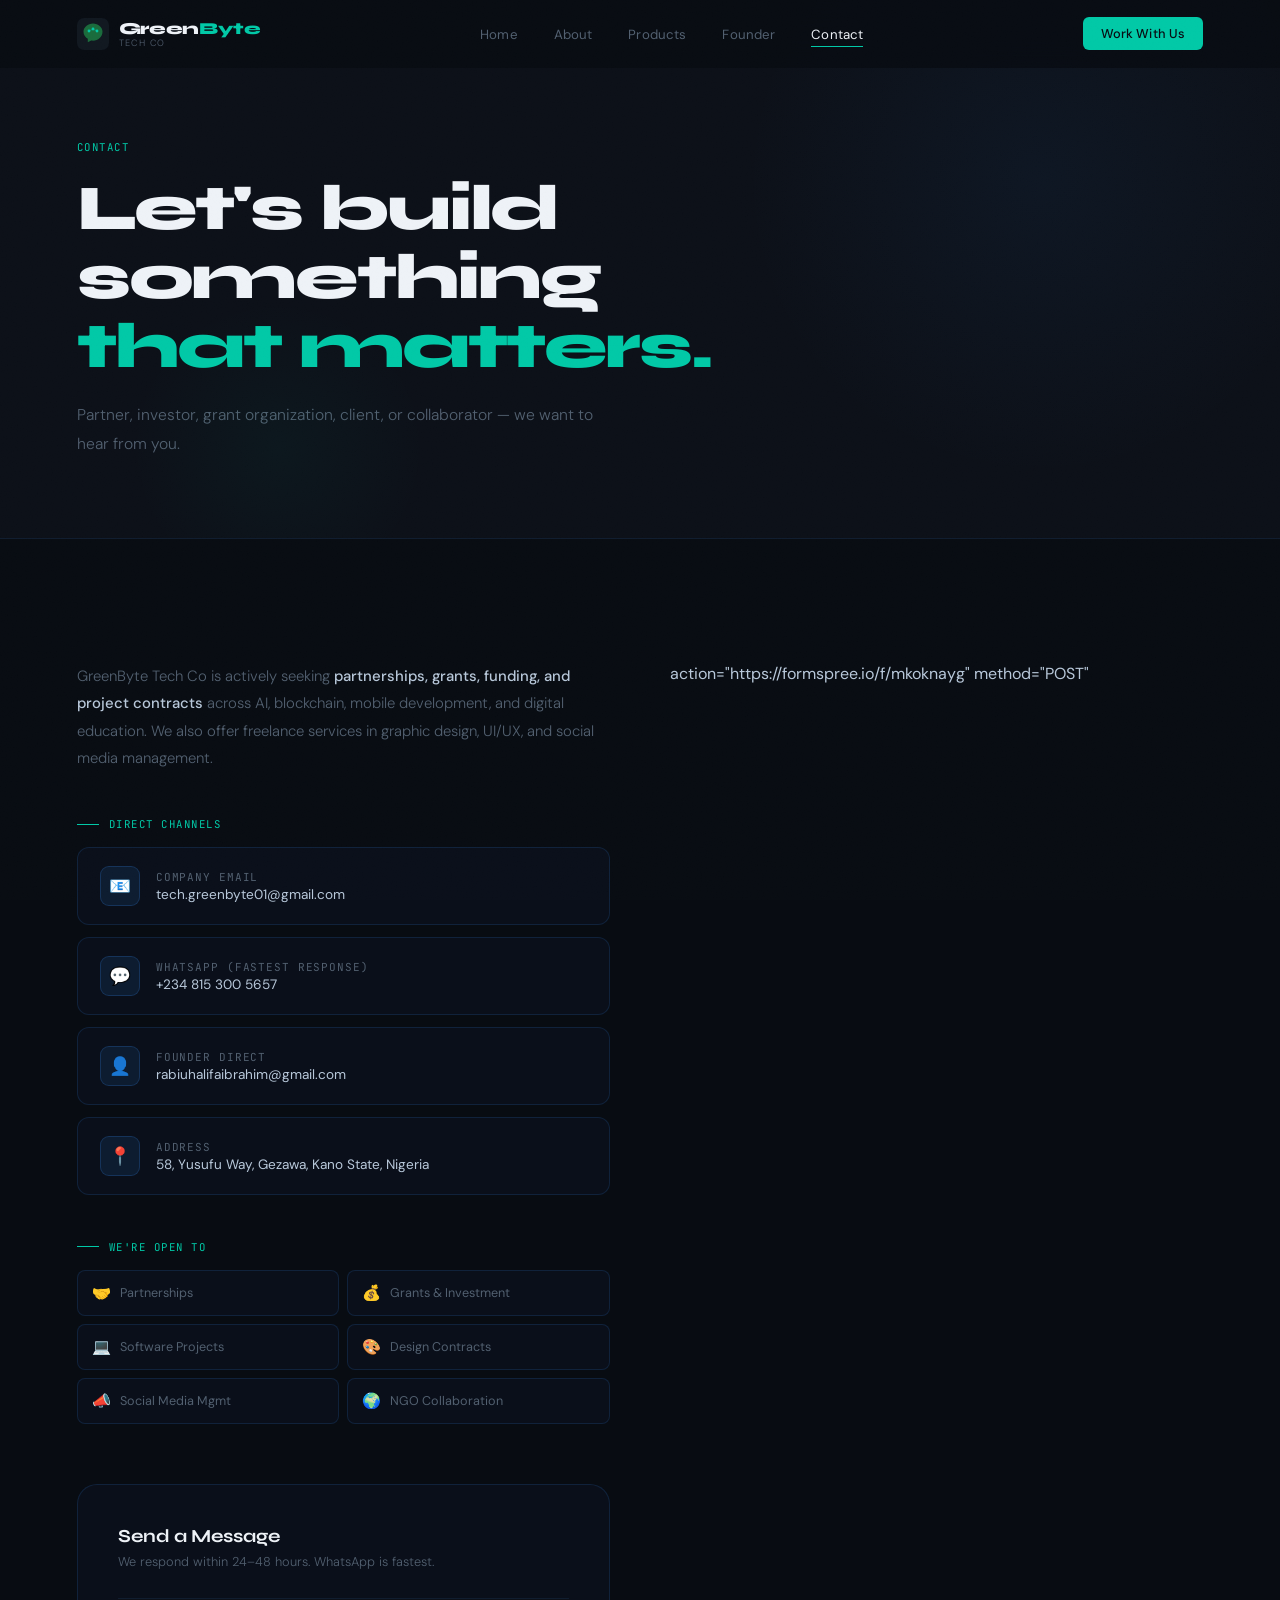
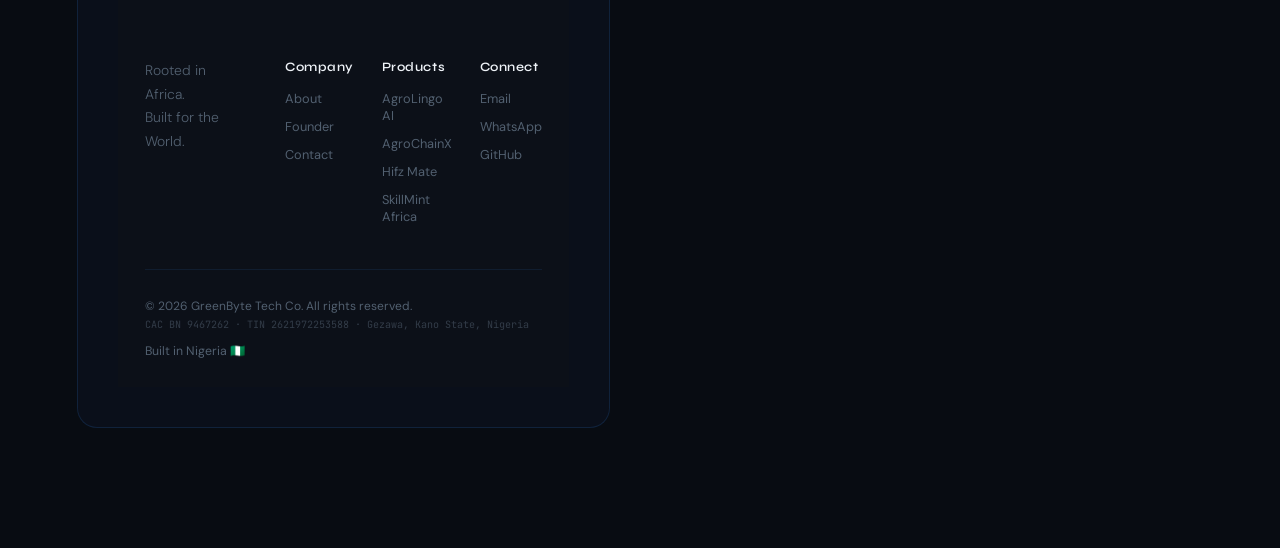
==== contact.html @ 78563b2a "Add files via upload "Initial GreenByte website launch"" ====
<!DOCTYPE html>
<html lang="en">
<head>
<meta charset="UTF-8">
<meta name="viewport" content="width=device-width, initial-scale=1.0">
<title>Contact — GreenByte Tech Co</title>
<link rel="icon" type="image/png" href="assets/favicon.png">
<link href="https://fonts.googleapis.com/css2?family=Syne:wght@400;600;700;800&family=DM+Sans:opsz,wght@9..40,300;9..40,400;9..40,500&family=JetBrains+Mono:wght@400;500&display=swap" rel="stylesheet">
<link rel="stylesheet" href="shared.css">
<style>
.contact-section { padding:64px 6% 120px; }
.contact-layout { display:grid; grid-template-columns:1fr 1fr; gap:60px; margin-top:60px; align-items:start; }

.contact-intro { font-size:0.93rem; color:var(--muted); line-height:1.85; font-weight:300; margin-bottom:36px; }
.contact-intro strong { color:var(--text); font-weight:500; }

.channel-list { display:flex; flex-direction:column; gap:12px; margin-bottom:36px; }
.channel-card {
  display:flex; align-items:center; gap:16px;
  background:var(--card-bg); border:1px solid var(--card-border);
  border-radius:12px; padding:18px 22px; text-decoration:none;
  transition:all 0.22s;
}
.channel-card:hover { border-color:var(--blue-border); transform:translateX(4px); }
.ch-icon {
  width:40px; height:40px; border-radius:9px;
  background:var(--blue-dim); border:1px solid var(--blue-border);
  display:flex; align-items:center; justify-content:center; font-size:1.1rem; flex-shrink:0;
}
.ch-label { font-size:0.69rem; color:var(--muted); font-family:'JetBrains Mono',monospace; letter-spacing:0.08em; text-transform:uppercase; margin-bottom:2px; }
.ch-val { font-size:0.85rem; color:var(--text); }

.open-to { display:grid; grid-template-columns:1fr 1fr; gap:8px; }
.ot-item {
  background:var(--card-bg); border:1px solid var(--card-border);
  border-radius:8px; padding:12px 14px;
  display:flex; align-items:center; gap:9px;
  font-size:0.79rem; color:var(--muted); transition:all 0.2s;
}
.ot-item:hover { border-color:var(--blue-border); color:var(--text); }
.ot-item span { font-size:0.95rem; }

/* ── FORM CARD ── */
.form-card {
  background:var(--card-bg); border:1px solid var(--card-border);
  border-radius:20px; padding:40px; position:sticky; top:86px;
}
.form-title { font-family:'Syne',sans-serif; font-weight:700; font-size:1.15rem; color:var(--white); margin-bottom:6px; }
.form-sub { font-size:0.8rem; color:var(--muted); margin-bottom:28px; font-weight:300; }

.form-group { margin-bottom:18px; }
.form-label {
  display:block; font-family:'JetBrains Mono',monospace; font-size:0.63rem;
  color:var(--muted); letter-spacing:0.1em; text-transform:uppercase; margin-bottom:7px;
}
.form-input, .form-select, .form-textarea {
  width:100%; background:rgba(255,255,255,0.03);
  border:1px solid var(--border-s); border-radius:7px;
  padding:11px 14px; color:var(--text);
  font-family:'DM Sans',sans-serif; font-size:0.86rem;
  transition:border-color 0.2s, box-shadow 0.2s; outline:none;
}
.form-input:focus, .form-select:focus, .form-textarea:focus {
  border-color:var(--blue-border); box-shadow:0 0 0 3px var(--blue-glow);
}
.form-input::placeholder, .form-textarea::placeholder { color:var(--muted); opacity:0.45; }
.form-select { appearance:none; cursor:pointer; }
.form-select option { background:var(--dark3); }
.form-textarea { resize:vertical; min-height:110px; }
.form-row { display:grid; grid-template-columns:1fr 1fr; gap:14px; }

.form-submit {
  width:100%; background:var(--teal); color:#080C12;
  border:none; border-radius:7px; padding:13px;
  font-family:'DM Sans',sans-serif; font-weight:500; font-size:0.9rem;
  cursor:pointer; transition:all 0.22s; margin-top:6px;
}
.form-submit:hover { background:#00b898; transform:translateY(-2px); box-shadow:0 8px 24px rgba(0,201,167,0.2); }
.form-submit:disabled { opacity:0.6; cursor:not-allowed; transform:none; }

.form-note { font-size:0.7rem; color:var(--muted); text-align:center; margin-top:12px; line-height:1.6; }

/* success / error states */
.form-feedback {
  display:none; text-align:center; padding:20px;
  border-radius:10px; margin-top:16px; font-size:0.86rem; line-height:1.6;
}
.form-feedback.success {
  display:block; background:rgba(0,201,167,0.08);
  border:1px solid rgba(0,201,167,0.2); color:var(--teal);
}
.form-feedback.error {
  display:block; background:rgba(239,68,68,0.08);
  border:1px solid rgba(239,68,68,0.2); color:#f87171;
}

@media (max-width:900px) {
  .contact-layout { grid-template-columns:1fr; }
  .form-card { position:static; }
  .form-row { grid-template-columns:1fr; }
  .open-to { grid-template-columns:1fr; }
}
</style>
</head>
<body>

<nav id="navbar">
  <a href="index.html" class="nav-logo">
    <img src="assets/logo.png" alt="GreenByte" width="32" height="32" style="border-radius:7px"
      onerror="this.style.display='none';this.nextElementSibling.style.display='flex'">
    <svg style="display:none" width="32" height="32" viewBox="0 0 32 32" fill="none"><rect width="32" height="32" rx="7" fill="#111820"/><path d="M16 5.5C10.8 5.5 6.5 9.2 6.5 13.7C6.5 16.7 8.2 19.3 10.8 20.8V24.2L14.2 22.5C14.8 22.6 15.4 22.65 16 22.65C21.2 22.65 25.5 18.7 25.5 13.7C25.5 9.2 21.2 5.5 16 5.5Z" fill="#1A6B3C"/><circle cx="12" cy="13" r="1.4" fill="#00C9A7"/><circle cx="16" cy="11" r="1.4" fill="#00C9A7"/><circle cx="20" cy="13" r="1.4" fill="#00C9A7"/><line x1="12" y1="13" x2="16" y2="11" stroke="#00C9A7" stroke-width="0.8" opacity="0.5"/><line x1="16" y1="11" x2="20" y2="13" stroke="#00C9A7" stroke-width="0.8" opacity="0.5"/></svg>
    <div><div class="logo-wordmark">Green<span>Byte</span></div><div class="logo-sub">Tech Co</div></div>
  </a>
  <ul class="nav-links">
    <li><a href="index.html">Home</a></li><li><a href="about.html">About</a></li>
    <li><a href="products.html">Products</a></li><li><a href="founder.html">Founder</a></li><li><a href="contact.html">Contact</a></li>
  </ul>
  <div class="nav-right"><a href="contact.html" class="btn-primary btn-sm">Work With Us</a></div>
  <button class="nav-burger" onclick="toggleMenu()"><span></span><span></span><span></span></button>
</nav>
<div class="mobile-menu" id="mobileMenu">
  <a href="index.html" onclick="toggleMenu()">Home</a><a href="about.html" onclick="toggleMenu()">About</a>
  <a href="products.html" onclick="toggleMenu()">Products</a><a href="founder.html" onclick="toggleMenu()">Founder</a><a href="contact.html" onclick="toggleMenu()">Contact</a>
</div>

<div class="page-hero">
  <div class="page-hero-label">Contact</div>
  <h1>Let's build something<br><span>that matters.</span></h1>
  <p>Partner, investor, grant organization, client, or collaborator — we want to hear from you.</p>
</div>

<section class="contact-section">
  <div class="contact-layout">

    <div class="reveal">
      <p class="contact-intro">
        GreenByte Tech Co is actively seeking <strong>partnerships, grants, funding, and project contracts</strong>
        across AI, blockchain, mobile development, and digital education.
        We also offer freelance services in graphic design, UI/UX, and social media management.
      </p>

      <div class="section-label" style="margin-bottom:16px">Direct Channels</div>
      <div class="channel-list">
        <a href="mailto:tech.greenbyte01@gmail.com" class="channel-card">
          <div class="ch-icon">📧</div>
          <div><div class="ch-label">Company Email</div><div class="ch-val">tech.greenbyte01@gmail.com</div></div>
        </a>
        <a href="https://wa.me/2348153005657" target="_blank" class="channel-card">
          <div class="ch-icon">💬</div>
          <div><div class="ch-label">WhatsApp (Fastest Response)</div><div class="ch-val">+234 815 300 5657</div></div>
        </a>
        <a href="mailto:rabiuhalifaibrahim@gmail.com" class="channel-card">
          <div class="ch-icon">👤</div>
          <div><div class="ch-label">Founder Direct</div><div class="ch-val">rabiuhalifaibrahim@gmail.com</div></div>
        </a>
        <div class="channel-card" style="cursor:default">
          <div class="ch-icon">📍</div>
          <div><div class="ch-label">Address</div><div class="ch-val">58, Yusufu Way, Gezawa, Kano State, Nigeria</div></div>
        </div>
      </div>

      <div class="section-label" style="margin-bottom:16px">We're Open To</div>
      <div class="open-to">
        <div class="ot-item"><span>🤝</span>Partnerships</div>
        <div class="ot-item"><span>💰</span>Grants & Investment</div>
        <div class="ot-item"><span>💻</span>Software Projects</div>
        <div class="ot-item"><span>🎨</span>Design Contracts</div>
        <div class="ot-item"><span>📣</span>Social Media Mgmt</div>
        <div class="ot-item"><span>🌍</span>NGO Collaboration</div>
      </div>
    </div>

    <!-- FORM -->
  action="https://formspree.io/f/mkoknayg"
method="POST"
    <div class="form-card reveal">
      <div class="form-title">Send a Message</div>
      <div class="form-sub">We respond within 24–48 hours. WhatsApp is fastest.</div>

      <!--
        ╔═══════════════════════════════════════════════════════════╗
        ║  HOW MESSAGES REACH YOU — FORMSPREE SETUP:               ║
        ║                                                           ║
        ║  1. Go to https://formspreeah.io and sign up (free)         ║
        ║  2. Create a new form → copy your Form ID                 ║
        ║  3. Replace YOUR_FORMSPREE_ID below with your actual ID   ║
        ║     Example ID: xpwzgrkv                                  ║
        ║  4. All submissions will be emailed to your Gmail         ║
        ║  5. No backend or server needed — completely free         ║
        ╚═══════════════════════════════════════════════════════════╝
      -->
    

<footer>
  <div class="footer-top">
    <div><p class="footer-tagline">Rooted in Africa.<br>Built for the World.</p></div>
    <div class="footer-links">
      <div class="footer-col"><div class="footer-col-title">Company</div><a href="about.html">About</a><a href="founder.html">Founder</a><a href="contact.html">Contact</a></div>
      <div class="footer-col"><div class="footer-col-title">Products</div><a href="products.html">AgroLingo AI</a><a href="products.html">AgroChainX</a><a href="products.html">Hifz Mate</a><a href="products.html">SkillMint Africa</a></div>
      <div class="footer-col"><div class="footer-col-title">Connect</div><a href="mailto:tech.greenbyte01@gmail.com">Email</a><a href="https://wa.me/2348153005657" target="_blank">WhatsApp</a><a href="https://github.com/GreenByteTechCo" target="_blank">GitHub</a></div>
    </div>
  </div>
  <div class="footer-bottom">
    <div class="footer-legal"><span>© 2026 GreenByte Tech Co. All rights reserved.</span><span class="footer-reg">CAC BN 9467262 · TIN 2621972253588 · Gezawa, Kano State, Nigeria</span></div>
    <div class="footer-made">Built in Nigeria 🇳🇬</div>
  </div>
</footer>

<script src="shared.js"></script>
<script>
// ─── FORMSPREE SUBMISSION ───────────────────────────────
// Replace YOUR_FORMSPREE_ID with your real Formspree form ID
const FORMSPREE_ID = 'mkoknayg';

document.getElementById('contactForm').addEventListener('submit', async (e) => {
  e.preventDefault();
  const btn = document.getElementById('submitBtn');
  const form = e.target;

  btn.textContent = 'Sending...';
  btn.disabled = true;

  const data = new FormData(form);

  try {
    const res = await fetch(`https://formspree.io/f/${mkoknayg}`, {
      method: 'POST',
      body: data,
      headers: { Accept: 'application/json' }
    });

    if (res.ok) {
      form.style.display = 'none';
      document.getElementById('successMsg').style.display = 'block';
    } else {
      throw new Error('Form error');
    }
  } catch {
    document.getElementById('errorMsg').style.display = 'block';
    btn.textContent = 'Send Message →';
    btn.disabled = false;
  }
});
</script>
</body>
</html>
---- shared.css ----
/* ── GREENBYTE TECH CO — DESIGN SYSTEM v2.0 ── */

:root {
  /* Core palette */
  --dark:        #080C12;
  --dark2:       #0C1018;
  --dark3:       #101520;
  --dark4:       #141B26;
  --dark5:       #18202E;

  /* Brand accents */
  --teal:        #00C9A7;
  --teal-dim:    rgba(0,201,167,0.12);
  --green:       #1A6B3C;
  --amber:       #F5A623;

  /* Tech accent — futuristic deep blue */
  --blue:        #2D7DD2;
  --blue-light:  #4A9FE8;
  --blue-dim:    rgba(45,125,210,0.12);
  --blue-glow:   rgba(45,125,210,0.2);
  --blue-border: rgba(45,125,210,0.25);

  /* Product card backgrounds — deep blue tech */
  --card-bg:     #0A0F1A;
  --card-bg2:    #0D1321;
  --card-border: rgba(45,125,210,0.18);
  --card-hover:  rgba(45,125,210,0.08);

  /* Text */
  --white:       #EEF2F7;
  --text:        #B8C8DA;
  --muted:       #526070;
  --muted2:      #3D4E5E;

  /* Borders */
  --border:      rgba(45,125,210,0.12);
  --border-s:    #1A2438;
}

*, *::before, *::after { margin:0; padding:0; box-sizing:border-box; }
html { scroll-behavior:smooth; -webkit-font-smoothing:antialiased; }

body {
  background: var(--dark);
  color: var(--text);
  font-family: 'DM Sans', sans-serif;
  font-weight: 400;
  overflow-x: hidden;
}

/* Noise grain overlay */
body::after {
  content:'';
  position:fixed; inset:0;
  background-image:url("data:image/svg+xml,%3Csvg xmlns='http://www.w3.org/2000/svg' width='250' height='250'%3E%3Cfilter id='n'%3E%3CfeTurbulence type='fractalNoise' baseFrequency='0.8' numOctaves='4' stitchTiles='stitch'/%3E%3C/filter%3E%3Crect width='250' height='250' filter='url(%23n)' opacity='0.03'/%3E%3C/svg%3E");
  pointer-events:none; z-index:9999; opacity:0.5;
}

/* Scrollbar */
::-webkit-scrollbar { width:5px; }
::-webkit-scrollbar-track { background:var(--dark); }
::-webkit-scrollbar-thumb { background:var(--border-s); border-radius:3px; }
::-webkit-scrollbar-thumb:hover { background:var(--blue); }

/* ── NAVBAR ── */
nav {
  position:fixed; top:0; left:0; right:0; z-index:1000;
  display:flex; align-items:center; justify-content:space-between;
  padding:0 6%; height:68px;
  background:rgba(8,12,18,0.8);
  backdrop-filter:blur(24px);
  border-bottom:1px solid transparent;
  transition:border-color 0.3s, background 0.3s;
}
nav.scrolled {
  border-bottom-color:var(--border);
  background:rgba(8,12,18,0.96);
}

.nav-logo { display:flex; align-items:center; gap:10px; text-decoration:none; }
.logo-wordmark {
  font-family:'Syne',sans-serif; font-weight:800;
  font-size:1.05rem; color:var(--white); letter-spacing:-0.02em;
}
.logo-wordmark span { color:var(--teal); }
.logo-sub {
  display:block; font-size:0.57rem; color:var(--muted);
  letter-spacing:0.14em; text-transform:uppercase;
  font-family:'DM Sans',sans-serif; margin-top:-2px; font-weight:300;
}

.nav-links { display:flex; list-style:none; gap:36px; }
.nav-links a {
  font-size:0.83rem; color:var(--muted); text-decoration:none;
  letter-spacing:0.01em; transition:color 0.2s; position:relative;
}
.nav-links a::after {
  content:''; position:absolute; bottom:-4px; left:0; right:100%;
  height:1px; background:var(--teal); transition:right 0.25s ease;
}
.nav-links a:hover, .nav-links a.active { color:var(--white); }
.nav-links a:hover::after, .nav-links a.active::after { right:0; }

.nav-right { display:flex; align-items:center; gap:14px; }

.nav-burger {
  display:none; flex-direction:column; gap:5px;
  background:none; border:none; cursor:pointer; padding:4px;
}
.nav-burger span {
  display:block; width:22px; height:2px;
  background:var(--muted); border-radius:2px; transition:all 0.25s;
}

.mobile-menu {
  display:none; position:fixed;
  top:68px; left:0; right:0;
  background:rgba(8,12,18,0.98);
  backdrop-filter:blur(24px);
  border-bottom:1px solid var(--border);
  padding:20px 6%; flex-direction:column; gap:4px; z-index:999;
}
.mobile-menu a {
  font-size:0.95rem; color:var(--muted); text-decoration:none;
  padding:12px 0; border-bottom:1px solid var(--border); transition:color 0.2s;
}
.mobile-menu a:hover { color:var(--white); }
.mobile-menu.open { display:flex; }

/* ── BUTTONS ── */
.btn-primary {
  display:inline-block; background:var(--teal); color:#080C12;
  padding:12px 26px; border-radius:7px;
  font-family:'DM Sans',sans-serif; font-weight:500;
  font-size:0.87rem; text-decoration:none; transition:all 0.22s;
  border:none; cursor:pointer; letter-spacing:0.01em;
}
.btn-primary:hover {
  background:#00b898; transform:translateY(-2px);
  box-shadow:0 8px 24px rgba(0,201,167,0.2);
}

.btn-ghost {
  display:inline-block; background:transparent; color:var(--text);
  padding:12px 26px; border-radius:7px;
  border:1px solid var(--border-s);
  font-family:'DM Sans',sans-serif; font-weight:400;
  font-size:0.87rem; text-decoration:none; transition:all 0.22s; cursor:pointer;
}
.btn-ghost:hover {
  border-color:rgba(0,201,167,0.35); color:var(--white);
  transform:translateY(-2px);
}

.btn-blue {
  display:inline-block; background:var(--blue); color:#fff;
  padding:12px 26px; border-radius:7px;
  font-family:'DM Sans',sans-serif; font-weight:500;
  font-size:0.87rem; text-decoration:none; transition:all 0.22s;
  border:none; cursor:pointer;
}
.btn-blue:hover {
  background:var(--blue-light); transform:translateY(-2px);
  box-shadow:0 8px 24px rgba(45,125,210,0.25);
}

.btn-sm { padding:8px 18px; font-size:0.8rem; border-radius:6px; }

/* ── SECTION HELPERS ── */
.section-label {
  display:inline-flex; align-items:center; gap:10px;
  font-family:'JetBrains Mono',monospace; font-size:0.67rem;
  color:var(--teal); letter-spacing:0.14em; text-transform:uppercase;
  margin-bottom:16px;
}
.section-label::before {
  content:''; width:22px; height:1px; background:var(--teal); flex-shrink:0;
}

.section-title {
  font-family:'Syne',sans-serif; font-weight:700;
  font-size:clamp(1.8rem,3vw,2.6rem); color:var(--white);
  letter-spacing:-0.025em; line-height:1.15;
}

.section-desc {
  font-size:0.93rem; color:var(--muted); line-height:1.8;
  font-weight:300; margin-top:14px; max-width:500px;
}

/* ── PAGE HERO ── */
.page-hero {
  padding:140px 6% 80px;
  border-bottom:1px solid var(--border);
  background:var(--dark2); position:relative; overflow:hidden;
}
.page-hero::before {
  content:''; position:absolute; top:-120px; right:-60px;
  width:600px; height:600px; border-radius:50%;
  background:radial-gradient(circle, rgba(45,125,210,0.06), transparent 70%);
  pointer-events:none;
}
.page-hero::after {
  content:''; position:absolute; bottom:-60px; left:10%;
  width:300px; height:300px; border-radius:50%;
  background:radial-gradient(circle, rgba(0,201,167,0.04), transparent 70%);
  pointer-events:none;
}
.page-hero-label {
  font-family:'JetBrains Mono',monospace; font-size:0.67rem;
  color:var(--teal); letter-spacing:0.14em; text-transform:uppercase;
  margin-bottom:20px;
}
.page-hero h1 {
  font-family:'Syne',sans-serif; font-weight:800;
  font-size:clamp(2.4rem,5vw,4.2rem); color:var(--white);
  letter-spacing:-0.035em; line-height:1.08; max-width:700px; margin-bottom:20px;
}
.page-hero h1 span { color:var(--teal); }
.page-hero p {
  font-size:0.98rem; color:var(--muted); line-height:1.8;
  font-weight:300; max-width:520px;
}

/* ── STATUS BADGES ── */
.prod-status {
  display:inline-flex; align-items:center; gap:6px;
  font-family:'JetBrains Mono',monospace; font-size:0.61rem;
  letter-spacing:0.09em; text-transform:uppercase;
  padding:4px 11px; border-radius:100px;
}
.s-building { background:rgba(245,166,35,0.09); color:#F5A623; border:1px solid rgba(245,166,35,0.22); }
.s-live { background:rgba(0,201,167,0.08); color:var(--teal); border:1px solid rgba(0,201,167,0.22); }
.s-dot { width:5px; height:5px; border-radius:50%; background:currentColor; }

/* ── FOOTER ── */
footer {
  border-top:1px solid var(--border);
  background:var(--dark2);
  padding:60px 6% 28px;
}
.footer-top {
  display:grid; grid-template-columns:1fr 2fr; gap:60px;
  padding-bottom:44px; border-bottom:1px solid var(--border); margin-bottom:28px;
}
.footer-tagline { font-size:0.87rem; color:var(--muted); line-height:1.7; font-weight:300; }
.footer-links { display:grid; grid-template-columns:repeat(3,1fr); gap:28px; }
.footer-col { display:flex; flex-direction:column; gap:11px; }
.footer-col-title {
  font-family:'Syne',sans-serif; font-weight:600;
  font-size:0.8rem; color:var(--white); letter-spacing:0.04em; margin-bottom:4px;
}
.footer-col a { font-size:0.8rem; color:var(--muted); text-decoration:none; transition:color 0.2s; }
.footer-col a:hover { color:var(--teal); }
.footer-bottom { display:flex; justify-content:space-between; align-items:center; flex-wrap:wrap; gap:12px; }
.footer-legal { display:flex; flex-direction:column; gap:4px; }
.footer-legal span { font-size:0.75rem; color:var(--muted); }
.footer-reg { font-family:'JetBrains Mono',monospace; font-size:0.63rem !important; opacity:0.55; }
.footer-made { font-size:0.77rem; color:var(--muted); }

/* ── SCROLL REVEAL ── */
.reveal { opacity:0; transform:translateY(26px); transition:opacity 0.65s ease, transform 0.65s ease; }
.reveal.visible { opacity:1; transform:translateY(0); }

/* ── RESPONSIVE ── */
@media (max-width:900px) {
  .nav-links, .nav-right { display:none; }
  .nav-burger { display:flex; }
  .footer-top { grid-template-columns:1fr; gap:36px; }
  .footer-links { grid-template-columns:repeat(2,1fr); }
}
@media (max-width:600px) {
  .footer-links { grid-template-columns:1fr; }
  nav { padding:0 5%; }
}
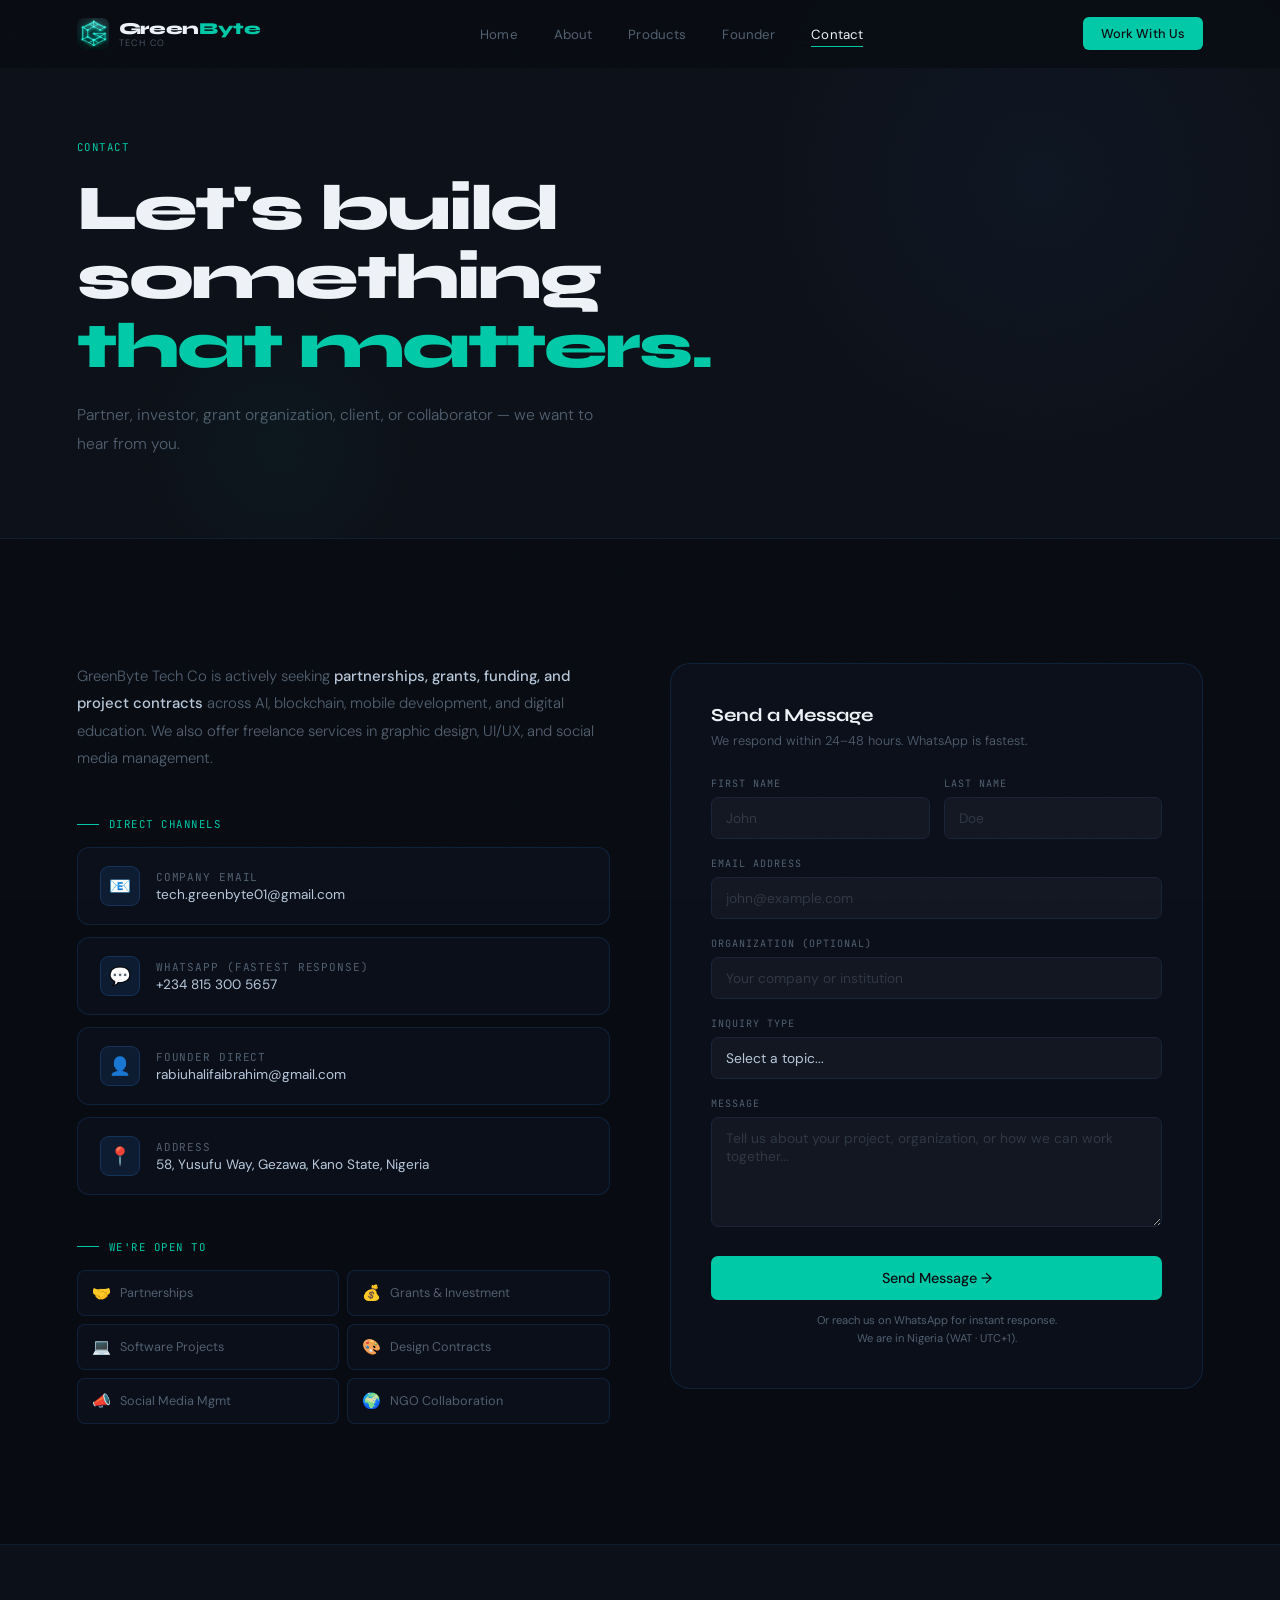
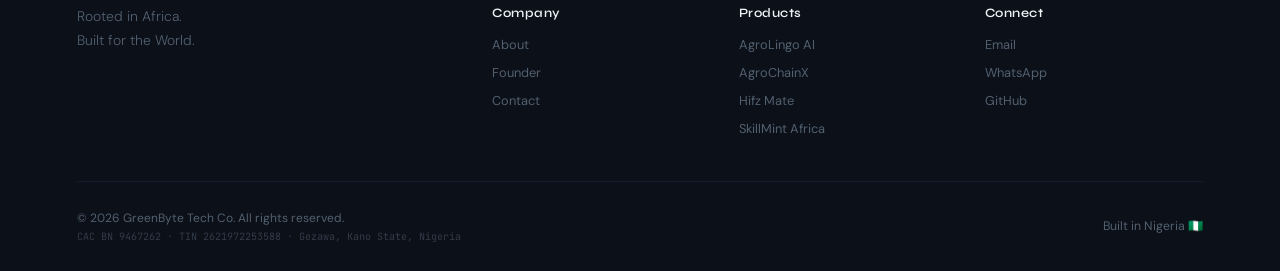
==== commit 4f87fbfe: "Contact form fixed" ====
--- a/contact.html
+++ b/contact.html
@@ -65,7 +65,7 @@
 }
 .form-input::placeholder, .form-textarea::placeholder { color:var(--muted); opacity:0.45; }
 .form-select { appearance:none; cursor:pointer; }
-.form-select option { background:var(--dark3); }
+.form-select option { background:var(--dark3); color:var(--text); }
 .form-textarea { resize:vertical; min-height:110px; }
 .form-row { display:grid; grid-template-columns:1fr 1fr; gap:14px; }
 
@@ -80,18 +80,15 @@
 
 .form-note { font-size:0.7rem; color:var(--muted); text-align:center; margin-top:12px; line-height:1.6; }
 
-/* success / error states */
 .form-feedback {
   display:none; text-align:center; padding:20px;
   border-radius:10px; margin-top:16px; font-size:0.86rem; line-height:1.6;
 }
 .form-feedback.success {
-  display:block; background:rgba(0,201,167,0.08);
-  border:1px solid rgba(0,201,167,0.2); color:var(--teal);
+  background:rgba(0,201,167,0.08); border:1px solid rgba(0,201,167,0.2); color:var(--teal);
 }
 .form-feedback.error {
-  display:block; background:rgba(239,68,68,0.08);
-  border:1px solid rgba(239,68,68,0.2); color:#f87171;
+  background:rgba(239,68,68,0.08); border:1px solid rgba(239,68,68,0.2); color:#f87171;
 }
 
 @media (max-width:900px) {
@@ -107,31 +104,47 @@
 <nav id="navbar">
   <a href="index.html" class="nav-logo">
     <img src="assets/logo.png" alt="GreenByte" width="32" height="32" style="border-radius:7px"
-      onerror="this.style.display='none';this.nextElementSibling.style.display='flex'">
-    <svg style="display:none" width="32" height="32" viewBox="0 0 32 32" fill="none"><rect width="32" height="32" rx="7" fill="#111820"/><path d="M16 5.5C10.8 5.5 6.5 9.2 6.5 13.7C6.5 16.7 8.2 19.3 10.8 20.8V24.2L14.2 22.5C14.8 22.6 15.4 22.65 16 22.65C21.2 22.65 25.5 18.7 25.5 13.7C25.5 9.2 21.2 5.5 16 5.5Z" fill="#1A6B3C"/><circle cx="12" cy="13" r="1.4" fill="#00C9A7"/><circle cx="16" cy="11" r="1.4" fill="#00C9A7"/><circle cx="20" cy="13" r="1.4" fill="#00C9A7"/><line x1="12" y1="13" x2="16" y2="11" stroke="#00C9A7" stroke-width="0.8" opacity="0.5"/><line x1="16" y1="11" x2="20" y2="13" stroke="#00C9A7" stroke-width="0.8" opacity="0.5"/></svg>
+         onerror="this.style.display='none';this.nextElementSibling.style.display='flex'">
+    <svg style="display:none" width="32" height="32" viewBox="0 0 32 32" fill="none">
+      <rect width="32" height="32" rx="7" fill="#111820"/>
+      <path d="M16 5.5C10.8 5.5 6.5 9.2 6.5 13.7C6.5 16.7 8.2 19.3 10.8 20.8V24.2L14.2 22.5C14.8 22.6 15.4 22.65 16 22.65C21.2 22.65 25.5 18.7 25.5 13.7C25.5 9.2 21.2 5.5 16 5.5Z" fill="#1A6B3C"/>
+      <circle cx="12" cy="13" r="1.4" fill="#00C9A7"/><circle cx="16" cy="11" r="1.4" fill="#00C9A7"/><circle cx="20" cy="13" r="1.4" fill="#00C9A7"/>
+      <line x1="12" y1="13" x2="16" y2="11" stroke="#00C9A7" stroke-width="0.8" opacity="0.5"/>
+      <line x1="16" y1="11" x2="20" y2="13" stroke="#00C9A7" stroke-width="0.8" opacity="0.5"/>
+    </svg>
     <div><div class="logo-wordmark">Green<span>Byte</span></div><div class="logo-sub">Tech Co</div></div>
   </a>
   <ul class="nav-links">
-    <li><a href="index.html">Home</a></li><li><a href="about.html">About</a></li>
-    <li><a href="products.html">Products</a></li><li><a href="founder.html">Founder</a></li><li><a href="contact.html">Contact</a></li>
+    <li><a href="index.html">Home</a></li>
+    <li><a href="about.html">About</a></li>
+    <li><a href="products.html">Products</a></li>
+    <li><a href="founder.html">Founder</a></li>
+    <li><a href="contact.html">Contact</a></li>
   </ul>
   <div class="nav-right"><a href="contact.html" class="btn-primary btn-sm">Work With Us</a></div>
   <button class="nav-burger" onclick="toggleMenu()"><span></span><span></span><span></span></button>
 </nav>
+
 <div class="mobile-menu" id="mobileMenu">
-  <a href="index.html" onclick="toggleMenu()">Home</a><a href="about.html" onclick="toggleMenu()">About</a>
-  <a href="products.html" onclick="toggleMenu()">Products</a><a href="founder.html" onclick="toggleMenu()">Founder</a><a href="contact.html" onclick="toggleMenu()">Contact</a>
+  <a href="index.html" onclick="toggleMenu()">Home</a>
+  <a href="about.html" onclick="toggleMenu()">About</a>
+  <a href="products.html" onclick="toggleMenu()">Products</a>
+  <a href="founder.html" onclick="toggleMenu()">Founder</a>
+  <a href="contact.html" onclick="toggleMenu()">Contact</a>
 </div>
 
+<!-- PAGE HERO -->
 <div class="page-hero">
   <div class="page-hero-label">Contact</div>
   <h1>Let's build something<br><span>that matters.</span></h1>
   <p>Partner, investor, grant organization, client, or collaborator — we want to hear from you.</p>
 </div>
 
+<!-- CONTACT SECTION -->
 <section class="contact-section">
   <div class="contact-layout">
 
+    <!-- LEFT: channels -->
     <div class="reveal">
       <p class="contact-intro">
         GreenByte Tech Co is actively seeking <strong>partnerships, grants, funding, and project contracts</strong>
@@ -143,19 +156,31 @@
       <div class="channel-list">
         <a href="mailto:tech.greenbyte01@gmail.com" class="channel-card">
           <div class="ch-icon">📧</div>
-          <div><div class="ch-label">Company Email</div><div class="ch-val">tech.greenbyte01@gmail.com</div></div>
+          <div>
+            <div class="ch-label">Company Email</div>
+            <div class="ch-val">tech.greenbyte01@gmail.com</div>
+          </div>
         </a>
         <a href="https://wa.me/2348153005657" target="_blank" class="channel-card">
           <div class="ch-icon">💬</div>
-          <div><div class="ch-label">WhatsApp (Fastest Response)</div><div class="ch-val">+234 815 300 5657</div></div>
+          <div>
+            <div class="ch-label">WhatsApp (Fastest Response)</div>
+            <div class="ch-val">+234 815 300 5657</div>
+          </div>
         </a>
         <a href="mailto:rabiuhalifaibrahim@gmail.com" class="channel-card">
           <div class="ch-icon">👤</div>
-          <div><div class="ch-label">Founder Direct</div><div class="ch-val">rabiuhalifaibrahim@gmail.com</div></div>
+          <div>
+            <div class="ch-label">Founder Direct</div>
+            <div class="ch-val">rabiuhalifaibrahim@gmail.com</div>
+          </div>
         </a>
         <div class="channel-card" style="cursor:default">
           <div class="ch-icon">📍</div>
-          <div><div class="ch-label">Address</div><div class="ch-val">58, Yusufu Way, Gezawa, Kano State, Nigeria</div></div>
+          <div>
+            <div class="ch-label">Address</div>
+            <div class="ch-val">58, Yusufu Way, Gezawa, Kano State, Nigeria</div>
+          </div>
         </div>
       </div>
 
@@ -170,73 +195,164 @@
       </div>
     </div>
 
-    <!-- FORM -->
-  action="https://formspree.io/f/mkoknayg"
-method="POST"
+    <!-- RIGHT: form card -->
     <div class="form-card reveal">
       <div class="form-title">Send a Message</div>
       <div class="form-sub">We respond within 24–48 hours. WhatsApp is fastest.</div>
 
-      <!--
-        ╔═══════════════════════════════════════════════════════════╗
-        ║  HOW MESSAGES REACH YOU — FORMSPREE SETUP:               ║
-        ║                                                           ║
-        ║  1. Go to https://formspreeah.io and sign up (free)         ║
-        ║  2. Create a new form → copy your Form ID                 ║
-        ║  3. Replace YOUR_FORMSPREE_ID below with your actual ID   ║
-        ║     Example ID: xpwzgrkv                                  ║
-        ║  4. All submissions will be emailed to your Gmail         ║
-        ║  5. No backend or server needed — completely free         ║
-        ╚═══════════════════════════════════════════════════════════╝
-      -->
-    
-
+      <!-- THE FORM — Formspree ID: mkoknayg -->
+      <form id="contactForm">
+
+        <div class="form-row">
+          <div class="form-group">
+            <label class="form-label" for="firstName">First Name</label>
+            <input class="form-input" type="text" id="firstName" name="firstName" placeholder="John" required>
+          </div>
+          <div class="form-group">
+            <label class="form-label" for="lastName">Last Name</label>
+            <input class="form-input" type="text" id="lastName" name="lastName" placeholder="Doe" required>
+          </div>
+        </div>
+
+        <div class="form-group">
+          <label class="form-label" for="email">Email Address</label>
+          <input class="form-input" type="email" id="email" name="email" placeholder="john@example.com" required>
+        </div>
+
+        <div class="form-group">
+          <label class="form-label" for="organization">Organization (Optional)</label>
+          <input class="form-input" type="text" id="organization" name="organization" placeholder="Your company or institution">
+        </div>
+
+        <div class="form-group">
+          <label class="form-label" for="inquiryType">Inquiry Type</label>
+          <select class="form-select" id="inquiryType" name="inquiryType" required>
+            <option value="" disabled selected>Select a topic...</option>
+            <option value="Partnership / Collaboration">Partnership / Collaboration</option>
+            <option value="Investment or Grant">Investment or Grant</option>
+            <option value="Software Development">Software Development</option>
+            <option value="Design Services">Design Services</option>
+            <option value="Social Media Management">Social Media Management</option>
+            <option value="General Inquiry">General Inquiry</option>
+          </select>
+        </div>
+
+        <div class="form-group">
+          <label class="form-label" for="message">Message</label>
+          <textarea class="form-textarea" id="message" name="message"
+            placeholder="Tell us about your project, organization, or how we can work together..."
+            required></textarea>
+        </div>
+
+        <button type="submit" class="form-submit" id="submitBtn">Send Message →</button>
+        <p class="form-note">
+          Or reach us on WhatsApp for instant response.<br>
+          We are in Nigeria (WAT · UTC+1).
+        </p>
+
+      </form>
+
+      <!-- Success message (hidden by default) -->
+      <div class="form-feedback success" id="successMsg" style="display:none">
+        ✅ Message sent successfully!<br>
+        We'll get back to you within 24–48 hours.<br>
+        <small style="opacity:0.7;margin-top:6px;display:block">
+          For faster replies, WhatsApp us at +234 815 300 5657
+        </small>
+      </div>
+
+      <!-- Error message (hidden by default) -->
+      <div class="form-feedback error" id="errorMsg" style="display:none">
+        ❌ Something went wrong. Please email us directly:<br>
+        <strong>tech.greenbyte01@gmail.com</strong>
+      </div>
+
+    </div><!-- /form-card -->
+
+  </div><!-- /contact-layout -->
+</section>
+
+<!-- FOOTER -->
 <footer>
   <div class="footer-top">
-    <div><p class="footer-tagline">Rooted in Africa.<br>Built for the World.</p></div>
+    <div>
+      <p class="footer-tagline">Rooted in Africa.<br>Built for the World.</p>
+    </div>
     <div class="footer-links">
-      <div class="footer-col"><div class="footer-col-title">Company</div><a href="about.html">About</a><a href="founder.html">Founder</a><a href="contact.html">Contact</a></div>
-      <div class="footer-col"><div class="footer-col-title">Products</div><a href="products.html">AgroLingo AI</a><a href="products.html">AgroChainX</a><a href="products.html">Hifz Mate</a><a href="products.html">SkillMint Africa</a></div>
-      <div class="footer-col"><div class="footer-col-title">Connect</div><a href="mailto:tech.greenbyte01@gmail.com">Email</a><a href="https://wa.me/2348153005657" target="_blank">WhatsApp</a><a href="https://github.com/GreenByteTechCo" target="_blank">GitHub</a></div>
+      <div class="footer-col">
+        <div class="footer-col-title">Company</div>
+        <a href="about.html">About</a>
+        <a href="founder.html">Founder</a>
+        <a href="contact.html">Contact</a>
+      </div>
+      <div class="footer-col">
+        <div class="footer-col-title">Products</div>
+        <a href="products.html">AgroLingo AI</a>
+        <a href="products.html">AgroChainX</a>
+        <a href="products.html">Hifz Mate</a>
+        <a href="products.html">SkillMint Africa</a>
+      </div>
+      <div class="footer-col">
+        <div class="footer-col-title">Connect</div>
+        <a href="mailto:tech.greenbyte01@gmail.com">Email</a>
+        <a href="https://wa.me/2348153005657" target="_blank">WhatsApp</a>
+        <a href="https://github.com/GreenByteTechCo" target="_blank">GitHub</a>
+      </div>
     </div>
   </div>
   <div class="footer-bottom">
-    <div class="footer-legal"><span>© 2026 GreenByte Tech Co. All rights reserved.</span><span class="footer-reg">CAC BN 9467262 · TIN 2621972253588 · Gezawa, Kano State, Nigeria</span></div>
+    <div class="footer-legal">
+      <span>© 2026 GreenByte Tech Co. All rights reserved.</span>
+      <span class="footer-reg">CAC BN 9467262 · TIN 2621972253588 · Gezawa, Kano State, Nigeria</span>
+    </div>
     <div class="footer-made">Built in Nigeria 🇳🇬</div>
   </div>
 </footer>
 
 <script src="shared.js"></script>
 <script>
-// ─── FORMSPREE SUBMISSION ───────────────────────────────
-// Replace YOUR_FORMSPREE_ID with your real Formspree form ID
+// ── FORMSPREE CONTACT FORM ──
+// Formspree ID is: mkoknayg
+// Messages will be sent to: tech.greenbyte01@gmail.com
+
 const FORMSPREE_ID = 'mkoknayg';
 
-document.getElementById('contactForm').addEventListener('submit', async (e) => {
+document.getElementById('contactForm').addEventListener('submit', async function(e) {
   e.preventDefault();
+
   const btn = document.getElementById('submitBtn');
-  const form = e.target;
-
+  const form = document.getElementById('contactForm');
+  const successMsg = document.getElementById('successMsg');
+  const errorMsg = document.getElementById('errorMsg');
+
+  // Reset error state
+  errorMsg.style.display = 'none';
+
+  // Update button
   btn.textContent = 'Sending...';
   btn.disabled = true;
 
-  const data = new FormData(form);
+  const formData = new FormData(form);
 
   try {
-    const res = await fetch(`https://formspree.io/f/${mkoknayg}`, {
+    const response = await fetch('https://formspree.io/f/' + FORMSPREE_ID, {
       method: 'POST',
-      body: data,
-      headers: { Accept: 'application/json' }
+      body: formData,
+      headers: { 'Accept': 'application/json' }
     });
 
-    if (res.ok) {
+    if (response.ok) {
+      // Hide form, show success
       form.style.display = 'none';
-      document.getElementById('successMsg').style.display = 'block';
+      successMsg.style.display = 'block';
     } else {
-      throw new Error('Form error');
+      // Server responded but with error
+      throw new Error('Server error: ' + response.status);
     }
-  } catch {
-    document.getElementById('errorMsg').style.display = 'block';
+
+  } catch (err) {
+    // Network error or server error
+    errorMsg.style.display = 'block';
     btn.textContent = 'Send Message →';
     btn.disabled = false;
   }
